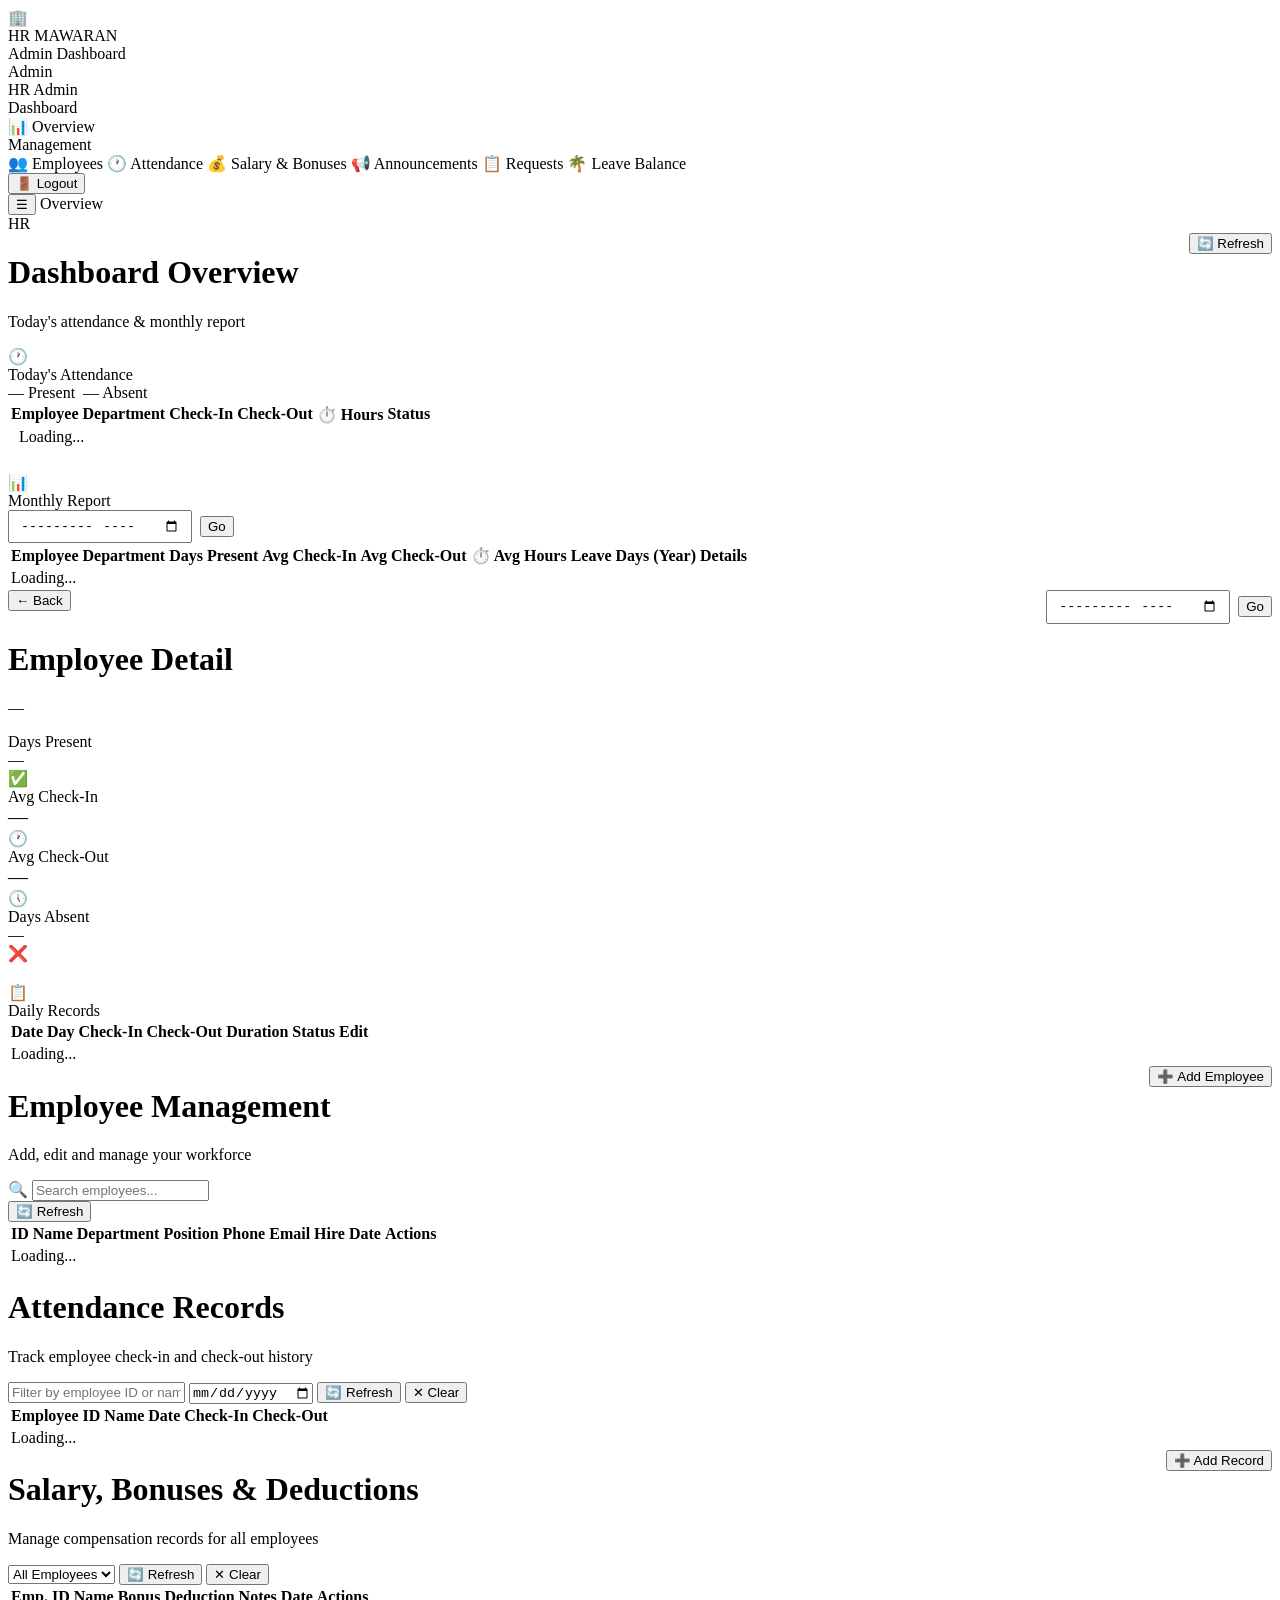
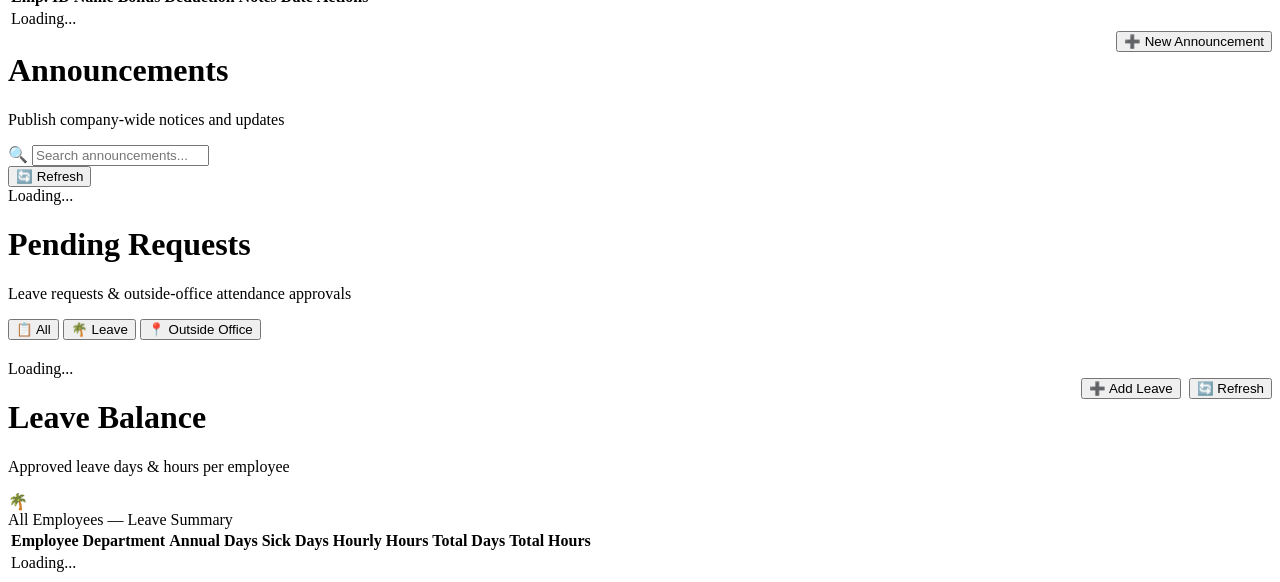
==== admin.html @ 533f41a5 "Add files via upload" ====
<!DOCTYPE html>
<html lang="en">
<head>
  <meta charset="UTF-8">
  <meta name="viewport" content="width=device-width, initial-scale=1.0">
  <title>HR MAWARAN — Admin Dashboard</title>
  <link rel="stylesheet" href="assets/style.css">
</head>
<body>
<div id="sidebarOverlay" class="sidebar-overlay"></div>

<!-- ═══════════════════════════════════════
     SIDEBAR
     ═══════════════════════════════════════ -->
<aside class="sidebar" id="sidebar">
  <div class="sidebar-header">
    <div class="sidebar-logo-icon">🏢</div>
    <div class="sidebar-logo-text">
      <div class="brand-name">HR MAWARAN</div>
      <div class="brand-sub">Admin Dashboard</div>
    </div>
  </div>

  <div class="sidebar-user">
    <div class="sidebar-user-name" id="sidebarUserName">Admin</div>
    <div class="sidebar-user-role" id="sidebarUserRole">HR Admin</div>
  </div>

  <nav class="sidebar-nav">
    <div class="nav-section-label">Dashboard</div>
    <a class="nav-item active" data-tab="tab-overview" data-load="loadReports">
      <span class="nav-icon">📊</span> Overview
    </a>

    <div class="nav-section-label">Management</div>
    <a class="nav-item" data-tab="tab-employees" data-load="loadEmployees">
      <span class="nav-icon">👥</span> Employees
    </a>
    <a class="nav-item" data-tab="tab-attendance" data-load="loadAttendance">
      <span class="nav-icon">🕐</span> Attendance
    </a>
    <a class="nav-item" data-tab="tab-salary" data-load="loadSalary">
      <span class="nav-icon">💰</span> Salary & Bonuses
    </a>
    <a class="nav-item" data-tab="tab-announcements" data-load="loadAnnouncements">
      <span class="nav-icon">📢</span> Announcements
    </a>
    <a class="nav-item" data-tab="tab-requests" data-load="loadRequests">
      <span class="nav-icon">📋</span> Requests
      <span class="badge badge-gold" id="pendingRequestsBadge" style="margin-right:auto;font-size:11px"></span>
    </a>
    <a class="nav-item" data-tab="tab-leaves" data-load="loadLeaveBalance">
      <span class="nav-icon">🌴</span> Leave Balance
    </a>
  </nav>

  <div class="sidebar-footer">
    <button class="btn btn-ghost btn-block" data-logout>🚪 Logout</button>
  </div>
</aside>

<!-- ═══════════════════════════════════════
     MAIN CONTENT
     ═══════════════════════════════════════ -->
<div class="main-content">
  <!-- Topbar -->
  <header class="topbar">
    <button class="topbar-hamburger" id="hamburger">☰</button>
    <span class="topbar-title" id="topbarTitleEl">Overview</span>
    <div class="topbar-spacer"></div>
    <span class="topbar-date" id="topbarDate"></span>
    <div class="topbar-avatar" id="topbarAvatar">HR</div>
  </header>

  <main class="page-content">

    <!-- ══════════════════════════════
         TAB: OVERVIEW / REPORTS
         ══════════════════════════════ -->
    <div class="admin-tab-content active" id="tab-overview">
      <div class="page-header" style="display:flex;justify-content:space-between;align-items:flex-start;flex-wrap:wrap;gap:12px">
        <div>
          <h1 class="page-title">Dashboard Overview</h1>
          <p class="page-subtitle" id="overviewSubtitle">Today's attendance &amp; monthly report</p>
        </div>
        <button class="btn btn-secondary btn-sm" onclick="loadOverview()">🔄 Refresh</button>
      </div>

      <!-- ── SECTION 1: Today's Attendance ── -->
      <div class="card" style="margin-bottom:24px">
        <div class="card-header">
          <div class="card-title"><div class="card-title-icon green">🕐</div>Today's Attendance</div>
          <div style="display:flex;gap:8px;align-items:center">
            <span class="badge badge-green" id="todayPresentBadge">— Present</span>
            <span class="badge badge-muted" id="todayAbsentBadge">— Absent</span>
          </div>
        </div>
        <div class="table-wrapper">
          <table>
            <thead>
              <tr>
                <th>Employee</th>
                <th>Department</th>
                <th>Check-In</th>
                <th>Check-Out</th>
                <th>⏱️ Hours</th>
                <th>Status</th>
              </tr>
            </thead>
            <tbody id="todayAttBody">
              <tr><td colspan="6" class="loading-rows"><div class="spinner spinner-sm" style="display:inline-block;vertical-align:middle;margin-right:8px"></div>Loading...</td></tr>
            </tbody>
          </table>
        </div>
      </div>

      <!-- ── SECTION 2: Monthly Summary ── -->
      <div class="card">
        <div class="card-header">
          <div class="card-title"><div class="card-title-icon blue">📊</div>Monthly Report</div>
          <div style="display:flex;gap:8px;align-items:center">
            <input type="month" class="form-control" id="reportMonth" style="width:160px;padding:6px 10px">
            <button class="btn btn-secondary btn-sm" onclick="renderMonthlyReport()">Go</button>
          </div>
        </div>
        <div class="table-wrapper">
          <table>
            <thead>
              <tr>
                <th>Employee</th>
                <th>Department</th>
                <th>Days Present</th>
                <th>Avg Check-In</th>
                <th>Avg Check-Out</th>
                <th>⏱️ Avg Hours</th>
                <th>Leave Days (Year)</th>
                <th>Details</th>
              </tr>
            </thead>
            <tbody id="monthlyReportBody">
              <tr><td colspan="8" class="loading-rows">Loading...</td></tr>
            </tbody>
          </table>
        </div>
      </div>
    </div>

    <!-- ══════════════════════════════
         TAB: EMPLOYEE DETAIL
         ══════════════════════════════ -->
    <div class="admin-tab-content" id="tab-emp-detail">
      <div class="page-header" style="display:flex;justify-content:space-between;align-items:flex-start;flex-wrap:wrap;gap:12px">
        <div>
          <button class="btn btn-ghost btn-sm" onclick="switchAdminTab('tab-overview','loadOverview','Overview')" style="margin-bottom:8px">← Back</button>
          <h1 class="page-title" id="detailEmpName">Employee Detail</h1>
          <p class="page-subtitle" id="detailEmpInfo">—</p>
        </div>
        <div style="display:flex;gap:8px;align-items:center">
          <input type="month" class="form-control" id="detailMonth" style="width:160px;padding:6px 10px">
          <button class="btn btn-secondary btn-sm" onclick="renderEmpDetail()">Go</button>
        </div>
      </div>

      <!-- Summary cards -->
      <div class="stats-grid" style="margin-bottom:20px">
        <div class="stat-card green">
          <div class="stat-info">
            <div class="stat-label">Days Present</div>
            <div class="stat-value" id="detailDaysPresent">—</div>
          </div>
          <div class="stat-icon green">✅</div>
        </div>
        <div class="stat-card blue">
          <div class="stat-info">
            <div class="stat-label">Avg Check-In</div>
            <div class="stat-value" id="detailAvgIn" style="font-size:20px">—</div>
          </div>
          <div class="stat-icon blue">🕐</div>
        </div>
        <div class="stat-card gold">
          <div class="stat-info">
            <div class="stat-label">Avg Check-Out</div>
            <div class="stat-value" id="detailAvgOut" style="font-size:20px">—</div>
          </div>
          <div class="stat-icon gold">🕔</div>
        </div>
        <div class="stat-card rose">
          <div class="stat-info">
            <div class="stat-label">Days Absent</div>
            <div class="stat-value" id="detailDaysAbsent">—</div>
          </div>
          <div class="stat-icon rose">❌</div>
        </div>
      </div>

      <div class="card">
        <div class="card-header">
          <div class="card-title"><div class="card-title-icon blue">📋</div>Daily Records</div>
        </div>
        <div class="table-wrapper">
          <table>
            <thead>
              <tr><th>Date</th><th>Day</th><th>Check-In</th><th>Check-Out</th><th>Duration</th><th>Status</th><th>Edit</th></tr>
            </thead>
            <tbody id="detailTableBody">
              <tr><td colspan="8" class="loading-rows">Loading...</td></tr>
            </tbody>
          </table>
        </div>
      </div>
    </div>

    <!-- ══════════════════════════════
         TAB: EMPLOYEES
         ══════════════════════════════ -->
    <div class="admin-tab-content" id="tab-employees">
      <div class="page-header" style="display:flex;justify-content:space-between;align-items:flex-start;flex-wrap:wrap;gap:12px">
        <div>
          <h1 class="page-title">Employee Management</h1>
          <p class="page-subtitle">Add, edit and manage your workforce</p>
        </div>
        <button class="btn btn-primary" onclick="openAddEmployee()">➕ Add Employee</button>
      </div>

      <div class="filter-bar">
        <div class="search-wrap" style="flex:1">
          <span class="search-icon">🔍</span>
          <input type="text" class="form-control search-input" id="empSearch" placeholder="Search employees...">
        </div>
        <button class="btn btn-secondary btn-sm" onclick="loadEmployees()">🔄 Refresh</button>
      </div>

      <div class="table-wrapper">
        <table>
          <thead>
            <tr>
              <th>ID</th>
              <th>Name</th>
              <th>Department</th>
              <th>Position</th>
              <th>Phone</th>
              <th>Email</th>
              <th>Hire Date</th>
              <th>Actions</th>
            </tr>
          </thead>
          <tbody id="empTableBody">
            <tr><td colspan="8" class="loading-rows">Loading...</td></tr>
          </tbody>
        </table>
      </div>
    </div>

    <!-- ══════════════════════════════
         TAB: ATTENDANCE
         ══════════════════════════════ -->
    <div class="admin-tab-content" id="tab-attendance">
      <div class="page-header">
        <h1 class="page-title">Attendance Records</h1>
        <p class="page-subtitle">Track employee check-in and check-out history</p>
      </div>

      <div class="filter-bar">
        <input type="text" class="form-control" id="attEmpFilter" placeholder="Filter by employee ID or name...">
        <input type="date"  class="form-control" id="attDateFilter">
        <button class="btn btn-secondary btn-sm" onclick="loadAttendance()">🔄 Refresh</button>
        <button class="btn btn-ghost btn-sm" onclick="document.getElementById('attEmpFilter').value='';document.getElementById('attDateFilter').value='';filterAttendance()">✕ Clear</button>
      </div>

      <div class="table-wrapper">
        <table>
          <thead>
            <tr>
              <th>Employee ID</th>
              <th>Name</th>
              <th>Date</th>
              <th>Check-In</th>
              <th>Check-Out</th>
            </tr>
          </thead>
          <tbody id="attTableBody">
            <tr><td colspan="8" class="loading-rows">Loading...</td></tr>
          </tbody>
        </table>
      </div>
    </div>

    <!-- ══════════════════════════════
         TAB: SALARY
         ══════════════════════════════ -->
    <div class="admin-tab-content" id="tab-salary">
      <div class="page-header" style="display:flex;justify-content:space-between;align-items:flex-start;flex-wrap:wrap;gap:12px">
        <div>
          <h1 class="page-title">Salary, Bonuses & Deductions</h1>
          <p class="page-subtitle">Manage compensation records for all employees</p>
        </div>
        <button class="btn btn-primary" onclick="openAddSalary()">➕ Add Record</button>
      </div>

      <div class="filter-bar">
        <select class="form-control" id="salEmpFilter">
          <option value="">All Employees</option>
        </select>
        <button class="btn btn-secondary btn-sm" onclick="loadSalary()">🔄 Refresh</button>
        <button class="btn btn-ghost btn-sm" onclick="document.getElementById('salEmpFilter').value='';filterSalary()">✕ Clear</button>
      </div>

      <div class="table-wrapper">
        <table>
          <thead>
            <tr>
              <th>Emp. ID</th>
              <th>Name</th>
              <th>Bonus</th>
              <th>Deduction</th>
              <th>Notes</th>
              <th>Date</th>
              <th>Actions</th>
            </tr>
          </thead>
          <tbody id="salTableBody">
            <tr><td colspan="7" class="loading-rows">Loading...</td></tr>
          </tbody>
        </table>
      </div>
    </div>

    <!-- ══════════════════════════════
         TAB: ANNOUNCEMENTS
         ══════════════════════════════ -->
    <div class="admin-tab-content" id="tab-announcements">
      <div class="page-header" style="display:flex;justify-content:space-between;align-items:flex-start;flex-wrap:wrap;gap:12px">
        <div>
          <h1 class="page-title">Announcements</h1>
          <p class="page-subtitle">Publish company-wide notices and updates</p>
        </div>
        <button class="btn btn-primary" onclick="openAddAnnouncement()">➕ New Announcement</button>
      </div>

      <div class="filter-bar">
        <div class="search-wrap" style="flex:1">
          <span class="search-icon">🔍</span>
          <input type="text" class="form-control search-input" id="annSearch" placeholder="Search announcements...">
        </div>
        <button class="btn btn-secondary btn-sm" onclick="loadAnnouncements()">🔄 Refresh</button>
      </div>

      <div id="annList">
        <div class="loading-rows">Loading...</div>
      </div>
    </div>

    <!-- ══════════════════════════════
         TAB: REQUESTS
         ══════════════════════════════ -->
    <div class="admin-tab-content" id="tab-requests">
      <div class="page-header">
        <h1 class="page-title">Pending Requests</h1>
        <p class="page-subtitle">Leave requests & outside-office attendance approvals</p>
      </div>

      <!-- Filter tabs -->
      <div class="role-tabs" style="margin-bottom:20px">
        <button class="role-tab active" id="reqTabAll"    onclick="filterRequestsTab('all')">📋 All</button>
        <button class="role-tab"        id="reqTabLeave"  onclick="filterRequestsTab('leave')">🌴 Leave</button>
        <button class="role-tab"        id="reqTabOutside" onclick="filterRequestsTab('outside')">📍 Outside Office</button>
      </div>

      <div id="requestsList">
        <div class="loading-rows"><div class="spinner" style="margin:0 auto 12px"></div>Loading...</div>
      </div>
    </div>

    <!-- ══════════════════════════════
         TAB: LEAVE BALANCE
         ══════════════════════════════ -->
    <div class="admin-tab-content" id="tab-leaves">
      <div class="page-header" style="display:flex;justify-content:space-between;align-items:flex-start;flex-wrap:wrap;gap:12px">
        <div>
          <h1 class="page-title">Leave Balance</h1>
          <p class="page-subtitle">Approved leave days & hours per employee</p>
        </div>
        <div style="display:flex;gap:8px">
          <button class="btn btn-primary btn-sm" onclick="openAddLeave()">➕ Add Leave</button>
          <button class="btn btn-secondary btn-sm" onclick="loadLeaveBalance()">🔄 Refresh</button>
        </div>
      </div>
      <div class="card">
        <div class="card-header">
          <div class="card-title"><div class="card-title-icon gold">🌴</div>All Employees — Leave Summary</div>
        </div>
        <div class="table-wrapper">
          <table>
            <thead>
              <tr>
                <th>Employee</th>
                <th>Department</th>
                <th>Annual Days</th>
                <th>Sick Days</th>
                <th>Hourly Hours</th>
                <th>Total Days</th>
                <th>Total Hours</th>
              </tr>
            </thead>
            <tbody id="leaveBalanceBody">
              <tr><td colspan="7" class="loading-rows">Loading...</td></tr>
            </tbody>
          </table>
        </div>
      </div>
    </div>

  </main><!-- /page-content -->
</div><!-- /main-content -->

<!-- ═══════════════════════════════════════
     MODALS
     ═══════════════════════════════════════ -->

<!-- Employee Modal -->
<div class="modal-overlay" id="empModal" style="display:none">
  <div class="modal modal-lg">
    <div class="modal-header">
      <div class="modal-title" id="empModalTitle">Add New Employee</div>
      <button class="modal-close" onclick="closeModal('empModal')">×</button>
    </div>
    <form id="empForm" onsubmit="return false">
      <div class="form-row">
        <div class="form-group">
          <label class="form-label">Employee ID *</label>
          <input type="text" class="form-control" id="empId" placeholder="e.g. EMP001" required>
        </div>
        <div class="form-group">
          <label class="form-label">Full Name *</label>
          <input type="text" class="form-control" id="empName" placeholder="Full name" required>
        </div>
      </div>
      <div class="form-row">
        <div class="form-group">
          <label class="form-label">Department *</label>
          <input type="text" class="form-control" id="empDepartment" placeholder="e.g. Engineering" required>
        </div>
        <div class="form-group">
          <label class="form-label">Position</label>
          <input type="text" class="form-control" id="empPosition" placeholder="e.g. Senior Developer">
        </div>
      </div>
      <div class="form-row">
        <div class="form-group">
          <label class="form-label">Phone</label>
          <input type="tel" class="form-control" id="empPhone" placeholder="+1 234 567 8900">
        </div>
        <div class="form-group">
          <label class="form-label">Email</label>
          <input type="email" class="form-control" id="empEmail" placeholder="email@company.com">
        </div>
      </div>
      <div class="form-row">
        <div class="form-group">
          <label class="form-label">Hire Date</label>
          <input type="date" class="form-control" id="empHireDate">
        </div>
        <div class="form-group">
          <label class="form-label">Password *</label>
          <input type="password" class="form-control" id="empPassword" placeholder="Set login password" required>
        </div>
      </div>
    </form>
    <div class="modal-footer">
      <button class="btn btn-ghost" onclick="closeModal('empModal')">Cancel</button>
      <button class="btn btn-primary" id="empSaveBtn" onclick="saveEmployee()">Save Employee</button>
    </div>
  </div>
</div>

<!-- Announcement Modal -->
<div class="modal-overlay" id="annModal" style="display:none">
  <div class="modal">
    <div class="modal-header">
      <div class="modal-title" id="annModalTitle">New Announcement</div>
      <button class="modal-close" onclick="closeModal('annModal')">×</button>
    </div>
    <form id="annForm" onsubmit="return false">
      <div class="form-group">
        <label class="form-label">Title *</label>
        <input type="text" class="form-control" id="annTitle" placeholder="Announcement title" required>
      </div>
      <div class="form-group">
        <label class="form-label">Message *</label>
        <textarea class="form-control" id="annMessage" rows="5" placeholder="Write your announcement..." required></textarea>
      </div>
      <div class="form-group">
        <label class="form-label">Date</label>
        <input type="date" class="form-control" id="annDate">
      </div>
    </form>
    <div class="modal-footer">
      <button class="btn btn-ghost" onclick="closeModal('annModal')">Cancel</button>
      <button class="btn btn-primary" id="annSaveBtn" onclick="saveAnnouncement()">Save</button>
    </div>
  </div>
</div>

<!-- Salary Modal -->
<div class="modal-overlay" id="salModal" style="display:none">
  <div class="modal">
    <div class="modal-header">
      <div class="modal-title" id="salModalTitle">Add Bonus / Deduction</div>
      <button class="modal-close" onclick="closeModal('salModal')">×</button>
    </div>
    <form id="salForm" onsubmit="return false">
      <div class="form-group">
        <label class="form-label">Employee *</label>
        <select class="form-control" id="salEmployeeId" required>
          <option value="">Select Employee</option>
        </select>
      </div>
      <div class="form-row">
        <div class="form-group">
          <label class="form-label">Bonus Amount</label>
          <input type="number" class="form-control" id="salBonus" placeholder="0.00" min="0" step="0.01" value="0">
        </div>
        <div class="form-group">
          <label class="form-label">Deduction Amount</label>
          <input type="number" class="form-control" id="salDeduction" placeholder="0.00" min="0" step="0.01" value="0">
        </div>
      </div>
      <div class="form-group">
        <label class="form-label">Notes</label>
        <textarea class="form-control" id="salNotes" rows="3" placeholder="Reason or additional notes..."></textarea>
      </div>
      <div class="form-group">
        <label class="form-label">Date</label>
        <input type="date" class="form-control" id="salDate">
      </div>
    </form>
    <div class="modal-footer">
      <button class="btn btn-ghost" onclick="closeModal('salModal')">Cancel</button>
      <button class="btn btn-primary" id="salSaveBtn" onclick="saveSalary()">Save</button>
    </div>
  </div>
</div>

<!-- Attendance Edit/Add Modal -->
<div class="modal-overlay" id="attEditModal" style="display:none">
  <div class="modal" style="max-width:380px">
    <div class="modal-header">
      <div class="modal-title" id="attEditTitle">Edit Attendance</div>
      <button class="modal-close" onclick="closeModal('attEditModal')">×</button>
    </div>
    <div style="padding:0 20px 4px">
      <div style="font-size:13px;color:var(--text-muted);margin-bottom:16px" id="attEditMeta"></div>
      <div class="form-group">
        <label class="form-label">Check-In Time</label>
        <input type="time" class="form-control" id="attEditIn" step="1">
        <div style="font-size:11px;color:var(--text-muted);margin-top:4px">اتركه فارغاً إذا لا يوجد</div>
      </div>
      <div class="form-group">
        <label class="form-label">Check-Out Time</label>
        <input type="time" class="form-control" id="attEditOut" step="1">
        <div style="font-size:11px;color:var(--text-muted);margin-top:4px">اتركه فارغاً إذا لا يوجد</div>
      </div>
    </div>
    <div class="modal-footer">
      <button class="btn btn-ghost" onclick="closeModal('attEditModal')">Cancel</button>
      <button class="btn btn-primary" id="attEditSaveBtn" onclick="saveAttEdit()">💾 Save</button>
    </div>
  </div>
</div>

<!-- Leave Detail Modal -->
<div class="modal-overlay" id="leaveDetailModal" style="display:none">
  <div class="modal modal-lg">
    <div class="modal-header">
      <div class="modal-title" id="leaveDetailTitle">Leave Records</div>
      <button class="modal-close" onclick="closeModal('leaveDetailModal')">×</button>
    </div>
    <div style="padding:0 20px 20px;overflow-x:auto" id="leaveDetailBody">
      <div class="loading-rows">Loading...</div>
    </div>
  </div>
</div>

<!-- Manual Leave Entry Modal -->
<div class="modal-overlay" id="addLeaveModal" style="display:none">
  <div class="modal" style="max-width:420px">
    <div class="modal-header">
      <div class="modal-title">🌴 Add Leave Manually</div>
      <button class="modal-close" onclick="closeModal('addLeaveModal')">×</button>
    </div>
    <div style="padding:0 20px 8px">
      <div class="form-group">
        <label class="form-label">Employee *</label>
        <select class="form-control" id="addLeaveEmpId">
          <option value="">Select Employee</option>
        </select>
      </div>
      <div class="form-group">
        <label class="form-label">Leave Type *</label>
        <select class="form-control" id="addLeaveType">
          <option value="annual">🌴 Annual Leave</option>
          <option value="sick">🏥 Sick Leave</option>
          <option value="hourly">⏰ Hourly Leave</option>
        </select>
      </div>
      <div class="form-row">
        <div class="form-group">
          <label class="form-label">From *</label>
          <input type="date" class="form-control" id="addLeaveFrom">
        </div>
        <div class="form-group">
          <label class="form-label">To</label>
          <input type="date" class="form-control" id="addLeaveTo">
        </div>
      </div>
      <div class="form-row">
        <div class="form-group">
          <label class="form-label">Days</label>
          <input type="number" class="form-control" id="addLeaveDays" min="0" step="0.5" placeholder="e.g. 2">
        </div>
        <div class="form-group">
          <label class="form-label">Hours</label>
          <input type="number" class="form-control" id="addLeaveHours" min="0" step="0.5" placeholder="e.g. 8">
        </div>
      </div>
      <div style="font-size:12px;color:var(--text-muted);margin-top:-8px;margin-bottom:12px">
        ℹ️ 8 hours = 1 day. If Days is empty, it's calculated from Hours automatically.
      </div>
      <div class="form-group">
        <label class="form-label">Notes</label>
        <textarea class="form-control" id="addLeaveNotes" rows="2" placeholder="Optional reason..."></textarea>
      </div>
    </div>
    <div class="modal-footer">
      <button class="btn btn-ghost" onclick="closeModal('addLeaveModal')">Cancel</button>
      <button class="btn btn-primary" id="addLeaveSaveBtn" onclick="saveManualLeave()">💾 Save</button>
    </div>
  </div>
</div>

<!-- Photo Lightbox -->
<div id="photoLightbox" onclick="closePhotoLightbox()" style="display:none;position:fixed;inset:0;background:rgba(0,0,0,0.9);z-index:99999;align-items:center;justify-content:center;cursor:zoom-out;padding:20px">
  <button onclick="closePhotoLightbox()" style="position:absolute;top:16px;right:16px;background:rgba(255,255,255,0.15);border:none;color:#fff;font-size:24px;width:40px;height:40px;border-radius:50%;cursor:pointer;display:flex;align-items:center;justify-content:center;line-height:1">×</button>
  <img id="lightboxImg" src="" onclick="event.stopPropagation()" style="max-width:90vw;max-height:88vh;object-fit:contain;border-radius:8px;box-shadow:0 8px 40px rgba(0,0,0,0.6)">
</div>

<style>
/* ── Request card layout ── */
.req-card .req-inner {
  display: flex;
  flex-direction: row;
  gap: 16px;
  padding: 16px;
  align-items: flex-start;
}
.req-body {
  flex: 1;
  min-width: 0;
}
.req-photo-wrap {
  flex-shrink: 0;
  width: 160px;
}
.req-photo-thumb {
  width: 100%;
  height: 130px;
  object-fit: cover;
  border-radius: 8px;
  border: 1px solid var(--border-color);
  cursor: zoom-in;
  transition: opacity 0.2s;
}
.req-photo-thumb:hover { opacity: 0.85; }

/* Mobile: photo goes below */
@media (max-width: 640px) {
  .req-card .req-inner {
    flex-direction: column;
  }
  .req-photo-wrap {
    width: 100%;
  }
  .req-photo-thumb {
    width: 100%;
    height: 200px;
  }
}
</style>

<script src="assets/script.js?v=4"></script>
<script src="assets/admin.js"></script>
<script>
/**
 * Helper to switch admin tab from quick-action buttons or external calls
 */
function switchAdminTab(tabId, loadFn, title) {
  // Update active sidebar item
  document.querySelectorAll('[data-tab]').forEach(b => b.classList.remove('active'));
  document.querySelector(`[data-tab="${tabId}"]`)?.classList.add('active');
  // Update topbar title
  document.getElementById('topbarTitleEl').textContent = title || 'Dashboard';
  // Show tab
  showAdminTab(tabId, loadFn);
}

// Update topbar title on tab switch
document.querySelectorAll('[data-tab]').forEach(btn => {
  btn.addEventListener('click', () => {
    const titles = {
      'tab-overview':      'Overview',
      'tab-employees':     'Employees',
      'tab-attendance':    'Attendance',
      'tab-salary':        'Salary & Bonuses',
      'tab-announcements': 'Announcements',
      'tab-emp-detail':    'Employee Detail',
      'tab-requests':      'Requests'
    };
    document.getElementById('topbarTitleEl').textContent = titles[btn.dataset.tab] || 'Dashboard';
  });
});
</script>
</body>
</html>
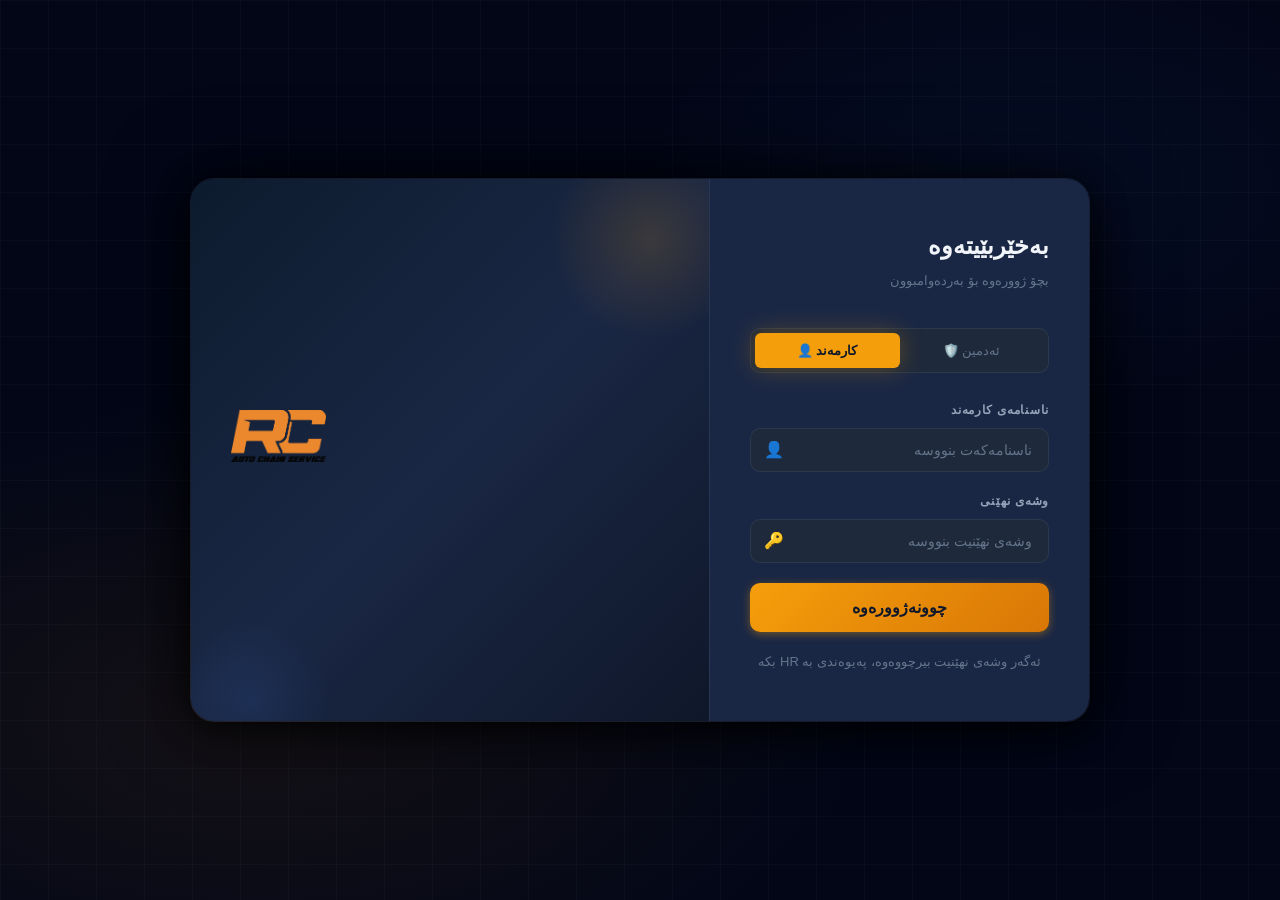
==== commit f89cbe74: "Update admin.html" ====
--- a/admin.html
+++ b/admin.html
@@ -3,7 +3,7 @@
 <head>
   <meta charset="UTF-8">
   <meta name="viewport" content="width=device-width, initial-scale=1.0">
-  <title>HR MAWARAN — Admin Dashboard</title>
+  <title>HR RC — Admin Dashboard</title>
   <link rel="stylesheet" href="assets/style.css">
 </head>
 <body>
@@ -16,7 +16,7 @@
   <div class="sidebar-header">
     <div class="sidebar-logo-icon">🏢</div>
     <div class="sidebar-logo-text">
-      <div class="brand-name">HR MAWARAN</div>
+      <div class="brand-name">HR RC</div>
       <div class="brand-sub">Admin Dashboard</div>
     </div>
   </div>
--- a/assets/style.css
+++ b/assets/style.css
@@ -0,0 +1,1364 @@
+/* =====================================================
+   HR NEXUS — Main Stylesheet
+   Professional HR Management System
+   ===================================================== */
+
+/* ── Google Fonts ── */
+@import url('https://fonts.googleapis.com/css2?family=Sora:wght@300;400;500;600;700;800&family=DM+Sans:ital,wght@0,300;0,400;0,500;0,600;1,400&display=swap');
+
+/* ── CSS Variables ── */
+:root {
+  --navy-950: #020617;
+  --navy-900: #0f172a;
+  --navy-800: #1e293b;
+  --navy-700: #334155;
+  --navy-600: #475569;
+  --navy-500: #64748b;
+  --navy-400: #94a3b8;
+  --navy-300: #cbd5e1;
+  --navy-200: #e2e8f0;
+  --navy-100: #f1f5f9;
+  --navy-50:  #f8fafc;
+
+  --gold-500: #f59e0b;
+  --gold-400: #fbbf24;
+  --gold-300: #fcd34d;
+  --gold-600: #d97706;
+  --gold-100: #fef3c7;
+  --gold-50:  #fffbeb;
+
+  --emerald-500: #10b981;
+  --emerald-400: #34d399;
+  --emerald-100: #d1fae5;
+  --emerald-600: #059669;
+
+  --rose-500: #f43f5e;
+  --rose-400: #fb7185;
+  --rose-100: #ffe4e6;
+  --rose-600: #e11d48;
+
+  --blue-500: #3b82f6;
+  --blue-400: #60a5fa;
+  --blue-100: #dbeafe;
+
+  --violet-500: #8b5cf6;
+  --violet-100: #ede9fe;
+
+  /* Semantic */
+  --bg-primary:    var(--navy-900);
+  --bg-secondary:  var(--navy-800);
+  --bg-card:       #1a2744;
+  --bg-sidebar:    #0d1b2e;
+  --border-color:  rgba(148,163,184,0.12);
+  --border-hover:  rgba(245,158,11,0.4);
+  --text-primary:  #f1f5f9;
+  --text-secondary: #94a3b8;
+  --text-muted:    #64748b;
+  --accent:        var(--gold-500);
+  --accent-glow:   rgba(245,158,11,0.25);
+  --success:       var(--emerald-500);
+  --danger:        var(--rose-500);
+  --info:          var(--blue-500);
+
+  --radius-sm:  6px;
+  --radius-md:  10px;
+  --radius-lg:  16px;
+  --radius-xl:  24px;
+  --radius-full: 9999px;
+
+  --shadow-sm:  0 1px 3px rgba(0,0,0,0.4);
+  --shadow-md:  0 4px 16px rgba(0,0,0,0.5);
+  --shadow-lg:  0 8px 32px rgba(0,0,0,0.6);
+  --shadow-gold: 0 0 24px rgba(245,158,11,0.3);
+
+  --transition: all 0.22s cubic-bezier(0.4,0,0.2,1);
+  --font-display: 'Sora', sans-serif;
+  --font-body:    'DM Sans', sans-serif;
+
+  --sidebar-width: 260px;
+  --topbar-height: 64px;
+}
+
+/* ── Reset & Base ── */
+*, *::before, *::after { box-sizing: border-box; margin: 0; padding: 0; }
+html { scroll-behavior: smooth; }
+body {
+  font-family: var(--font-body);
+  background: var(--bg-primary);
+  color: var(--text-primary);
+  min-height: 100vh;
+  font-size: 15px;
+  line-height: 1.6;
+  -webkit-font-smoothing: antialiased;
+}
+a { color: inherit; text-decoration: none; }
+button, input, select, textarea {
+  font-family: var(--font-body);
+  font-size: inherit;
+}
+img { max-width: 100%; display: block; }
+ul { list-style: none; }
+
+/* ── Scrollbar ── */
+::-webkit-scrollbar { width: 6px; height: 6px; }
+::-webkit-scrollbar-track { background: var(--navy-900); }
+::-webkit-scrollbar-thumb { background: var(--navy-600); border-radius: 3px; }
+::-webkit-scrollbar-thumb:hover { background: var(--gold-500); }
+
+/* ════════════════════════════════════
+   LOGIN PAGE
+   ════════════════════════════════════ */
+.login-page {
+  min-height: 100vh;
+  display: flex;
+  align-items: center;
+  justify-content: center;
+  position: relative;
+  overflow: hidden;
+  background: var(--navy-950);
+}
+
+.login-bg {
+  position: absolute;
+  inset: 0;
+  background:
+    radial-gradient(ellipse 80% 60% at 20% 80%, rgba(245,158,11,0.08) 0%, transparent 60%),
+    radial-gradient(ellipse 60% 50% at 80% 20%, rgba(59,130,246,0.06) 0%, transparent 50%),
+    radial-gradient(ellipse 40% 40% at 50% 50%, rgba(139,92,246,0.04) 0%, transparent 60%);
+}
+
+.login-grid {
+  position: absolute;
+  inset: 0;
+  background-image:
+    linear-gradient(rgba(148,163,184,0.04) 1px, transparent 1px),
+    linear-gradient(90deg, rgba(148,163,184,0.04) 1px, transparent 1px);
+  background-size: 48px 48px;
+}
+
+.login-container {
+  position: relative;
+  z-index: 10;
+  display: flex;
+  gap: 0;
+  width: 100%;
+  max-width: 900px;
+  min-height: 540px;
+  margin: 24px;
+  border-radius: var(--radius-xl);
+  overflow: hidden;
+  box-shadow: var(--shadow-lg), 0 0 80px rgba(0,0,0,0.8);
+  border: 1px solid var(--border-color);
+  animation: loginSlideUp 0.6s cubic-bezier(0.4,0,0.2,1) both;
+}
+
+@keyframes loginSlideUp {
+  from { opacity: 0; transform: translateY(32px); }
+  to   { opacity: 1; transform: translateY(0); }
+}
+
+.login-brand {
+  flex: 1;
+  background: linear-gradient(135deg, #0d1b2e 0%, #1a2744 50%, #0f172a 100%);
+  padding: 48px 40px;
+  display: flex;
+  flex-direction: column;
+  justify-content: center;
+  position: relative;
+  overflow: hidden;
+}
+.login-brand::before {
+  content: '';
+  position: absolute;
+  top: -40px; right: -40px;
+  width: 200px; height: 200px;
+  background: radial-gradient(circle, rgba(245,158,11,0.15) 0%, transparent 70%);
+  border-radius: 50%;
+}
+.login-brand::after {
+  content: '';
+  position: absolute;
+  bottom: -60px; left: -20px;
+  width: 160px; height: 160px;
+  background: radial-gradient(circle, rgba(59,130,246,0.1) 0%, transparent 70%);
+  border-radius: 50%;
+}
+
+.brand-logo {
+  display: flex;
+  align-items: center;
+  gap: 12px;
+  margin-bottom: 48px;
+}
+.brand-icon {
+  width: 48px; height: 48px;
+  background: linear-gradient(135deg, var(--gold-500), var(--gold-600));
+  border-radius: var(--radius-md);
+  display: flex; align-items: center; justify-content: center;
+  font-size: 24px;
+  box-shadow: var(--shadow-gold);
+}
+.brand-name {
+  font-family: var(--font-display);
+  font-size: 22px;
+  font-weight: 700;
+  color: var(--text-primary);
+}
+.brand-sub {
+  font-size: 11px;
+  color: var(--text-muted);
+  letter-spacing: 0.12em;
+  text-transform: uppercase;
+}
+
+.brand-headline {
+  font-family: var(--font-display);
+  font-size: 32px;
+  font-weight: 800;
+  line-height: 1.2;
+  color: var(--text-primary);
+  margin-bottom: 16px;
+}
+.brand-headline span { color: var(--gold-500); }
+.brand-desc {
+  color: var(--text-secondary);
+  font-size: 14px;
+  max-width: 280px;
+  line-height: 1.7;
+  margin-bottom: 40px;
+}
+.brand-features {
+  display: flex;
+  flex-direction: column;
+  gap: 10px;
+}
+.brand-feature {
+  display: flex;
+  align-items: center;
+  gap: 10px;
+  font-size: 13px;
+  color: var(--text-secondary);
+}
+.brand-feature-dot {
+  width: 6px; height: 6px;
+  background: var(--gold-500);
+  border-radius: 50%;
+  flex-shrink: 0;
+}
+
+.login-form-panel {
+  width: 380px;
+  background: var(--bg-card);
+  padding: 48px 40px;
+  display: flex;
+  flex-direction: column;
+  justify-content: center;
+  border-left: 1px solid var(--border-color);
+}
+
+.form-title {
+  font-family: var(--font-display);
+  font-size: 24px;
+  font-weight: 700;
+  margin-bottom: 6px;
+  color: var(--text-primary);
+}
+.form-subtitle {
+  font-size: 13px;
+  color: var(--text-muted);
+  margin-bottom: 36px;
+}
+
+/* Role tabs */
+.role-tabs {
+  display: flex;
+  background: var(--navy-800);
+  border-radius: var(--radius-md);
+  padding: 4px;
+  margin-bottom: 28px;
+  border: 1px solid var(--border-color);
+}
+.role-tab {
+  flex: 1;
+  padding: 9px 12px;
+  border: none;
+  background: transparent;
+  color: var(--text-muted);
+  font-size: 13px;
+  font-weight: 500;
+  border-radius: var(--radius-sm);
+  cursor: pointer;
+  transition: var(--transition);
+  font-family: var(--font-body);
+}
+.role-tab.active {
+  background: var(--gold-500);
+  color: var(--navy-900);
+  font-weight: 700;
+  box-shadow: var(--shadow-gold);
+}
+
+/* Form Groups */
+.form-group {
+  margin-bottom: 20px;
+}
+.form-label {
+  display: block;
+  font-size: 12px;
+  font-weight: 600;
+  color: var(--text-secondary);
+  letter-spacing: 0.06em;
+  text-transform: uppercase;
+  margin-bottom: 8px;
+}
+.form-control {
+  width: 100%;
+  padding: 12px 16px;
+  background: var(--navy-800);
+  border: 1px solid var(--border-color);
+  border-radius: var(--radius-md);
+  color: var(--text-primary);
+  font-size: 14px;
+  transition: var(--transition);
+  outline: none;
+}
+.form-control:focus {
+  border-color: var(--gold-500);
+  background: var(--navy-700);
+  box-shadow: 0 0 0 3px var(--accent-glow);
+}
+.form-control::placeholder { color: var(--text-muted); }
+
+.input-icon-wrap {
+  position: relative;
+}
+.input-icon-wrap .form-control {
+  padding-left: 42px;
+}
+.input-icon {
+  position: absolute;
+  left: 14px;
+  top: 50%;
+  transform: translateY(-50%);
+  color: var(--text-muted);
+  font-size: 16px;
+  pointer-events: none;
+}
+
+.error-msg {
+  display: none;
+  padding: 10px 14px;
+  background: rgba(244,63,94,0.1);
+  border: 1px solid rgba(244,63,94,0.3);
+  border-radius: var(--radius-md);
+  color: var(--rose-400);
+  font-size: 13px;
+  margin-bottom: 16px;
+}
+.error-msg.show { display: flex; align-items: center; gap: 8px; }
+
+/* ════════════════════════════════════
+   BUTTONS
+   ════════════════════════════════════ */
+.btn {
+  display: inline-flex;
+  align-items: center;
+  justify-content: center;
+  gap: 8px;
+  padding: 11px 20px;
+  border: none;
+  border-radius: var(--radius-md);
+  font-family: var(--font-body);
+  font-size: 14px;
+  font-weight: 600;
+  cursor: pointer;
+  transition: var(--transition);
+  white-space: nowrap;
+  position: relative;
+  overflow: hidden;
+}
+.btn::after {
+  content: '';
+  position: absolute;
+  inset: 0;
+  background: rgba(255,255,255,0);
+  transition: background 0.15s;
+}
+.btn:hover::after { background: rgba(255,255,255,0.07); }
+.btn:active { transform: scale(0.97); }
+.btn:disabled { opacity: 0.5; cursor: not-allowed; }
+
+.btn-primary {
+  background: linear-gradient(135deg, var(--gold-500), var(--gold-600));
+  color: var(--navy-900);
+  box-shadow: 0 2px 8px rgba(245,158,11,0.4);
+  font-weight: 700;
+}
+.btn-primary:hover {
+  box-shadow: 0 4px 16px rgba(245,158,11,0.5);
+  transform: translateY(-1px);
+}
+
+.btn-secondary {
+  background: var(--navy-700);
+  color: var(--text-primary);
+  border: 1px solid var(--border-color);
+}
+.btn-secondary:hover { background: var(--navy-600); border-color: var(--gold-500); }
+
+.btn-success {
+  background: linear-gradient(135deg, var(--emerald-500), var(--emerald-600));
+  color: #fff;
+  box-shadow: 0 2px 8px rgba(16,185,129,0.3);
+}
+.btn-danger {
+  background: linear-gradient(135deg, var(--rose-500), var(--rose-600));
+  color: #fff;
+  box-shadow: 0 2px 8px rgba(244,63,94,0.3);
+}
+.btn-info {
+  background: linear-gradient(135deg, var(--blue-500), #2563eb);
+  color: #fff;
+  box-shadow: 0 2px 8px rgba(59,130,246,0.3);
+}
+.btn-ghost {
+  background: transparent;
+  color: var(--text-secondary);
+  border: 1px solid var(--border-color);
+}
+.btn-ghost:hover { color: var(--text-primary); border-color: var(--text-secondary); }
+
+.btn-sm { padding: 7px 14px; font-size: 13px; }
+.btn-lg { padding: 14px 28px; font-size: 16px; }
+.btn-block { width: 100%; }
+.btn-icon { padding: 8px; border-radius: var(--radius-sm); }
+
+/* ════════════════════════════════════
+   APP LAYOUT (Sidebar + Main)
+   ════════════════════════════════════ */
+.app-wrapper {
+  display: flex;
+  min-height: 100vh;
+}
+
+/* ── Sidebar ── */
+.sidebar {
+  width: var(--sidebar-width);
+  background: var(--bg-sidebar);
+  border-right: 1px solid var(--border-color);
+  display: flex;
+  flex-direction: column;
+  position: fixed;
+  top: 0; left: 0;
+  height: 100vh;
+  z-index: 100;
+  transition: transform 0.3s cubic-bezier(0.4,0,0.2,1);
+  overflow-y: auto;
+  overflow-x: hidden;
+}
+.sidebar-header {
+  padding: 24px 20px 20px;
+  border-bottom: 1px solid var(--border-color);
+  display: flex;
+  align-items: center;
+  gap: 12px;
+}
+.sidebar-logo-icon {
+  width: 40px; height: 40px;
+  background: linear-gradient(135deg, var(--gold-500), var(--gold-600));
+  border-radius: var(--radius-md);
+  display: flex; align-items: center; justify-content: center;
+  font-size: 20px;
+  flex-shrink: 0;
+  box-shadow: var(--shadow-gold);
+}
+.sidebar-logo-text .brand-name { font-size: 16px; margin: 0; }
+.sidebar-logo-text .brand-sub { font-size: 10px; }
+
+.sidebar-user {
+  padding: 16px 20px;
+  border-bottom: 1px solid var(--border-color);
+  margin-bottom: 8px;
+}
+.sidebar-user-name {
+  font-size: 13px;
+  font-weight: 600;
+  color: var(--text-primary);
+  white-space: nowrap;
+  overflow: hidden;
+  text-overflow: ellipsis;
+}
+.sidebar-user-role {
+  font-size: 11px;
+  color: var(--gold-500);
+  text-transform: uppercase;
+  letter-spacing: 0.08em;
+  margin-top: 2px;
+}
+
+.sidebar-nav { flex: 1; padding: 8px 12px; }
+.nav-section-label {
+  font-size: 10px;
+  font-weight: 700;
+  text-transform: uppercase;
+  letter-spacing: 0.12em;
+  color: var(--text-muted);
+  padding: 12px 8px 6px;
+}
+.nav-item {
+  display: flex;
+  align-items: center;
+  gap: 10px;
+  padding: 10px 12px;
+  border-radius: var(--radius-md);
+  color: var(--text-secondary);
+  font-size: 14px;
+  font-weight: 500;
+  cursor: pointer;
+  transition: var(--transition);
+  margin-bottom: 2px;
+  position: relative;
+}
+.nav-item:hover {
+  background: rgba(148,163,184,0.08);
+  color: var(--text-primary);
+}
+.nav-item.active {
+  background: rgba(245,158,11,0.12);
+  color: var(--gold-500);
+  font-weight: 600;
+}
+.nav-item.active::before {
+  content: '';
+  position: absolute;
+  left: 0; top: 25%; bottom: 25%;
+  width: 3px;
+  background: var(--gold-500);
+  border-radius: 2px;
+}
+.nav-icon { font-size: 18px; flex-shrink: 0; width: 20px; text-align: center; }
+.nav-badge {
+  margin-left: auto;
+  background: var(--gold-500);
+  color: var(--navy-900);
+  font-size: 10px;
+  font-weight: 700;
+  padding: 2px 7px;
+  border-radius: var(--radius-full);
+}
+
+.sidebar-footer {
+  padding: 16px 12px;
+  border-top: 1px solid var(--border-color);
+}
+
+/* ── Main Content ── */
+.main-content {
+  flex: 1;
+  margin-left: var(--sidebar-width);
+  display: flex;
+  flex-direction: column;
+  min-height: 100vh;
+}
+
+/* ── Topbar ── */
+.topbar {
+  height: var(--topbar-height);
+  background: var(--bg-secondary);
+  border-bottom: 1px solid var(--border-color);
+  display: flex;
+  align-items: center;
+  padding: 0 28px;
+  gap: 16px;
+  position: sticky;
+  top: 0;
+  z-index: 50;
+}
+.topbar-hamburger {
+  display: none;
+  background: none;
+  border: none;
+  color: var(--text-secondary);
+  font-size: 22px;
+  cursor: pointer;
+  padding: 4px;
+}
+.topbar-title {
+  font-family: var(--font-display);
+  font-size: 18px;
+  font-weight: 700;
+  color: var(--text-primary);
+}
+.topbar-spacer { flex: 1; }
+.topbar-date {
+  font-size: 13px;
+  color: var(--text-muted);
+}
+.topbar-avatar {
+  width: 36px; height: 36px;
+  background: linear-gradient(135deg, var(--gold-500), var(--gold-600));
+  border-radius: 50%;
+  display: flex; align-items: center; justify-content: center;
+  font-size: 14px;
+  font-weight: 700;
+  color: var(--navy-900);
+  cursor: pointer;
+  flex-shrink: 0;
+}
+
+/* ── Page Content ── */
+.page-content {
+  flex: 1;
+  padding: 28px;
+  animation: pageIn 0.3s ease both;
+}
+@keyframes pageIn {
+  from { opacity: 0; transform: translateY(12px); }
+  to   { opacity: 1; transform: translateY(0); }
+}
+
+.page-header {
+  margin-bottom: 28px;
+}
+.page-title {
+  font-family: var(--font-display);
+  font-size: 26px;
+  font-weight: 800;
+  color: var(--text-primary);
+  margin-bottom: 4px;
+}
+.page-subtitle {
+  font-size: 14px;
+  color: var(--text-muted);
+}
+
+/* ════════════════════════════════════
+   CARDS
+   ════════════════════════════════════ */
+.card {
+  background: var(--bg-card);
+  border: 1px solid var(--border-color);
+  border-radius: var(--radius-lg);
+  padding: 24px;
+  transition: var(--transition);
+}
+.card:hover {
+  border-color: rgba(245,158,11,0.2);
+  box-shadow: 0 4px 20px rgba(0,0,0,0.3);
+}
+.card-header {
+  display: flex;
+  align-items: center;
+  justify-content: space-between;
+  margin-bottom: 20px;
+  gap: 12px;
+}
+.card-title {
+  font-family: var(--font-display);
+  font-size: 15px;
+  font-weight: 700;
+  color: var(--text-primary);
+  display: flex;
+  align-items: center;
+  gap: 8px;
+}
+.card-title-icon {
+  width: 32px; height: 32px;
+  border-radius: var(--radius-sm);
+  display: flex; align-items: center; justify-content: center;
+  font-size: 16px;
+}
+.card-title-icon.gold  { background: rgba(245,158,11,0.15); color: var(--gold-500); }
+.card-title-icon.green { background: rgba(16,185,129,0.15); color: var(--emerald-500); }
+.card-title-icon.blue  { background: rgba(59,130,246,0.15); color: var(--blue-500); }
+.card-title-icon.rose  { background: rgba(244,63,94,0.15);  color: var(--rose-500); }
+.card-title-icon.violet{ background: rgba(139,92,246,0.15); color: var(--violet-500); }
+
+/* ── Stat Cards ── */
+.stats-grid {
+  display: grid;
+  grid-template-columns: repeat(auto-fit, minmax(200px, 1fr));
+  gap: 16px;
+  margin-bottom: 28px;
+}
+.stat-card {
+  background: var(--bg-card);
+  border: 1px solid var(--border-color);
+  border-radius: var(--radius-lg);
+  padding: 20px 22px;
+  display: flex;
+  align-items: flex-start;
+  justify-content: space-between;
+  transition: var(--transition);
+  position: relative;
+  overflow: hidden;
+}
+.stat-card::before {
+  content: '';
+  position: absolute;
+  top: 0; left: 0; right: 0;
+  height: 2px;
+}
+.stat-card.gold::before   { background: var(--gold-500); }
+.stat-card.green::before  { background: var(--emerald-500); }
+.stat-card.blue::before   { background: var(--blue-500); }
+.stat-card.rose::before   { background: var(--rose-500); }
+.stat-card.violet::before { background: var(--violet-500); }
+
+.stat-card:hover {
+  transform: translateY(-2px);
+  box-shadow: var(--shadow-md);
+  border-color: rgba(245,158,11,0.2);
+}
+.stat-info { flex: 1; }
+.stat-label {
+  font-size: 12px;
+  font-weight: 600;
+  text-transform: uppercase;
+  letter-spacing: 0.08em;
+  color: var(--text-muted);
+  margin-bottom: 8px;
+}
+.stat-value {
+  font-family: var(--font-display);
+  font-size: 28px;
+  font-weight: 800;
+  color: var(--text-primary);
+  line-height: 1;
+}
+.stat-sub {
+  font-size: 12px;
+  color: var(--text-muted);
+  margin-top: 4px;
+}
+.stat-icon {
+  width: 44px; height: 44px;
+  border-radius: var(--radius-md);
+  display: flex; align-items: center; justify-content: center;
+  font-size: 22px;
+}
+.stat-icon.gold   { background: rgba(245,158,11,0.15);  color: var(--gold-500); }
+.stat-icon.green  { background: rgba(16,185,129,0.15);  color: var(--emerald-500); }
+.stat-icon.blue   { background: rgba(59,130,246,0.15);  color: var(--blue-500); }
+.stat-icon.rose   { background: rgba(244,63,94,0.15);   color: var(--rose-500); }
+.stat-icon.violet { background: rgba(139,92,246,0.15);  color: var(--violet-500); }
+
+/* ════════════════════════════════════
+   TABLES
+   ════════════════════════════════════ */
+.table-wrapper {
+  overflow-x: auto;
+  border-radius: var(--radius-lg);
+  border: 1px solid var(--border-color);
+}
+table {
+  width: 100%;
+  border-collapse: collapse;
+  font-size: 14px;
+}
+thead th {
+  background: var(--navy-800);
+  color: var(--text-muted);
+  font-size: 11px;
+  font-weight: 700;
+  text-transform: uppercase;
+  letter-spacing: 0.1em;
+  padding: 12px 16px;
+  text-align: left;
+  border-bottom: 1px solid var(--border-color);
+  white-space: nowrap;
+}
+tbody tr {
+  border-bottom: 1px solid rgba(148,163,184,0.07);
+  transition: background 0.15s;
+}
+tbody tr:last-child { border-bottom: none; }
+tbody tr:hover { background: rgba(148,163,184,0.04); }
+tbody td {
+  padding: 13px 16px;
+  color: var(--text-secondary);
+  vertical-align: middle;
+}
+tbody td.bold { color: var(--text-primary); font-weight: 600; }
+
+/* ── Badges ── */
+.badge {
+  display: inline-flex;
+  align-items: center;
+  gap: 5px;
+  padding: 3px 10px;
+  border-radius: var(--radius-full);
+  font-size: 11px;
+  font-weight: 700;
+  text-transform: uppercase;
+  letter-spacing: 0.06em;
+}
+.badge-gold    { background: rgba(245,158,11,0.15);  color: var(--gold-400); }
+.badge-green   { background: rgba(16,185,129,0.15);  color: var(--emerald-400); }
+.badge-blue    { background: rgba(59,130,246,0.15);  color: var(--blue-400); }
+.badge-rose    { background: rgba(244,63,94,0.15);   color: var(--rose-400); }
+.badge-violet  { background: rgba(139,92,246,0.15);  color: var(--violet-500); }
+.badge-muted   { background: rgba(148,163,184,0.1);  color: var(--text-muted); }
+
+/* ════════════════════════════════════
+   PROFILE PAGE
+   ════════════════════════════════════ */
+.profile-hero {
+  background: linear-gradient(135deg, var(--bg-card), #1a2744);
+  border: 1px solid var(--border-color);
+  border-radius: var(--radius-xl);
+  padding: 32px;
+  display: flex;
+  align-items: center;
+  gap: 28px;
+  margin-bottom: 24px;
+  position: relative;
+  overflow: hidden;
+}
+.profile-hero::before {
+  content: '';
+  position: absolute;
+  top: -60px; right: -60px;
+  width: 240px; height: 240px;
+  background: radial-gradient(circle, rgba(245,158,11,0.08) 0%, transparent 70%);
+  border-radius: 50%;
+}
+.profile-avatar {
+  width: 88px; height: 88px;
+  background: linear-gradient(135deg, var(--gold-500), var(--gold-600));
+  border-radius: 50%;
+  display: flex; align-items: center; justify-content: center;
+  font-family: var(--font-display);
+  font-size: 32px;
+  font-weight: 800;
+  color: var(--navy-900);
+  flex-shrink: 0;
+  border: 3px solid rgba(245,158,11,0.3);
+  box-shadow: 0 0 32px rgba(245,158,11,0.2);
+}
+.profile-info .profile-name {
+  font-family: var(--font-display);
+  font-size: 24px;
+  font-weight: 800;
+  color: var(--text-primary);
+  margin-bottom: 4px;
+}
+.profile-info .profile-pos {
+  font-size: 14px;
+  color: var(--gold-500);
+  font-weight: 600;
+  margin-bottom: 12px;
+}
+.profile-tags { display: flex; gap: 8px; flex-wrap: wrap; }
+
+.profile-grid {
+  display: grid;
+  grid-template-columns: repeat(auto-fit, minmax(280px, 1fr));
+  gap: 16px;
+}
+.profile-field {
+  display: flex;
+  align-items: flex-start;
+  gap: 14px;
+  padding: 16px;
+  background: var(--navy-800);
+  border-radius: var(--radius-md);
+  border: 1px solid var(--border-color);
+}
+.field-icon {
+  width: 36px; height: 36px;
+  background: rgba(245,158,11,0.1);
+  border-radius: var(--radius-sm);
+  display: flex; align-items: center; justify-content: center;
+  font-size: 16px;
+  color: var(--gold-500);
+  flex-shrink: 0;
+}
+.field-label {
+  font-size: 11px;
+  text-transform: uppercase;
+  letter-spacing: 0.08em;
+  color: var(--text-muted);
+  font-weight: 700;
+  margin-bottom: 3px;
+}
+.field-value {
+  font-size: 14px;
+  font-weight: 600;
+  color: var(--text-primary);
+}
+
+/* ════════════════════════════════════
+   ATTENDANCE PAGE
+   ════════════════════════════════════ */
+.attendance-clock {
+  background: linear-gradient(135deg, #0d1b2e, #1a2744);
+  border: 1px solid var(--border-color);
+  border-radius: var(--radius-xl);
+  padding: 40px;
+  text-align: center;
+  margin-bottom: 24px;
+  position: relative;
+  overflow: hidden;
+}
+.attendance-clock::before {
+  content: '';
+  position: absolute;
+  inset: 0;
+  background: radial-gradient(circle at 50% 0%, rgba(245,158,11,0.06) 0%, transparent 60%);
+}
+.clock-display {
+  font-family: var(--font-display);
+  font-size: 64px;
+  font-weight: 800;
+  color: var(--text-primary);
+  letter-spacing: -2px;
+  margin-bottom: 4px;
+  position: relative;
+}
+.clock-date {
+  font-size: 15px;
+  color: var(--text-muted);
+  margin-bottom: 28px;
+  position: relative;
+}
+.attendance-actions {
+  display: flex;
+  gap: 16px;
+  justify-content: center;
+  flex-wrap: wrap;
+  position: relative;
+}
+.clock-btn {
+  padding: 14px 36px;
+  font-size: 15px;
+  font-weight: 700;
+  border-radius: var(--radius-full);
+  min-width: 160px;
+}
+.status-indicator {
+  display: inline-flex;
+  align-items: center;
+  gap: 8px;
+  padding: 8px 16px;
+  background: var(--navy-800);
+  border-radius: var(--radius-full);
+  font-size: 13px;
+  color: var(--text-secondary);
+  margin-top: 20px;
+  border: 1px solid var(--border-color);
+  position: relative;
+}
+.status-dot {
+  width: 8px; height: 8px;
+  border-radius: 50%;
+  background: var(--text-muted);
+}
+.status-dot.checked-in {
+  background: var(--emerald-500);
+  box-shadow: 0 0 8px var(--emerald-500);
+  animation: pulse 2s infinite;
+}
+@keyframes pulse {
+  0%, 100% { opacity: 1; transform: scale(1); }
+  50%       { opacity: 0.6; transform: scale(1.2); }
+}
+
+/* ════════════════════════════════════
+   ANNOUNCEMENTS
+   ════════════════════════════════════ */
+.announcement-card {
+  background: var(--bg-card);
+  border: 1px solid var(--border-color);
+  border-radius: var(--radius-lg);
+  padding: 22px 24px;
+  margin-bottom: 14px;
+  position: relative;
+  overflow: hidden;
+  transition: var(--transition);
+  border-left: 3px solid var(--gold-500);
+}
+.announcement-card:hover {
+  border-color: var(--gold-500);
+  box-shadow: var(--shadow-md);
+  transform: translateX(3px);
+}
+.announcement-title {
+  font-family: var(--font-display);
+  font-size: 16px;
+  font-weight: 700;
+  color: var(--text-primary);
+  margin-bottom: 8px;
+}
+.announcement-body {
+  font-size: 14px;
+  color: var(--text-secondary);
+  line-height: 1.7;
+  margin-bottom: 12px;
+}
+.announcement-meta {
+  font-size: 12px;
+  color: var(--text-muted);
+  display: flex;
+  align-items: center;
+  gap: 6px;
+}
+
+/* ════════════════════════════════════
+   SALARY
+   ════════════════════════════════════ */
+.salary-summary {
+  display: grid;
+  grid-template-columns: repeat(auto-fit, minmax(220px, 1fr));
+  gap: 16px;
+  margin-bottom: 24px;
+}
+.salary-card {
+  background: var(--bg-card);
+  border: 1px solid var(--border-color);
+  border-radius: var(--radius-lg);
+  padding: 22px;
+  text-align: center;
+}
+.salary-amount {
+  font-family: var(--font-display);
+  font-size: 30px;
+  font-weight: 800;
+  margin-bottom: 6px;
+}
+.salary-amount.positive { color: var(--emerald-400); }
+.salary-amount.negative { color: var(--rose-400); }
+.salary-amount.neutral  { color: var(--gold-400); }
+.salary-label {
+  font-size: 12px;
+  font-weight: 600;
+  text-transform: uppercase;
+  letter-spacing: 0.08em;
+  color: var(--text-muted);
+}
+
+/* ════════════════════════════════════
+   MODAL
+   ════════════════════════════════════ */
+.modal-overlay {
+  position: fixed;
+  inset: 0;
+  background: rgba(2,6,23,0.85);
+  backdrop-filter: blur(4px);
+  z-index: 1000;
+  display: flex;
+  align-items: center;
+  justify-content: center;
+  padding: 20px;
+  animation: fadeIn 0.2s ease;
+}
+@keyframes fadeIn { from { opacity: 0; } to { opacity: 1; } }
+
+.modal {
+  background: var(--bg-card);
+  border: 1px solid var(--border-color);
+  border-radius: var(--radius-xl);
+  padding: 32px;
+  width: 100%;
+  max-width: 520px;
+  max-height: 90vh;
+  overflow-y: auto;
+  box-shadow: var(--shadow-lg);
+  animation: modalIn 0.3s cubic-bezier(0.34,1.56,0.64,1);
+}
+.modal-lg { max-width: 700px; }
+
+@keyframes modalIn {
+  from { opacity: 0; transform: scale(0.92) translateY(12px); }
+  to   { opacity: 1; transform: scale(1) translateY(0); }
+}
+.modal-header {
+  display: flex;
+  align-items: center;
+  justify-content: space-between;
+  margin-bottom: 24px;
+}
+.modal-title {
+  font-family: var(--font-display);
+  font-size: 18px;
+  font-weight: 800;
+  color: var(--text-primary);
+}
+.modal-close {
+  width: 32px; height: 32px;
+  background: var(--navy-700);
+  border: 1px solid var(--border-color);
+  border-radius: var(--radius-sm);
+  color: var(--text-muted);
+  font-size: 18px;
+  cursor: pointer;
+  display: flex; align-items: center; justify-content: center;
+  transition: var(--transition);
+}
+.modal-close:hover { color: var(--rose-400); border-color: var(--rose-400); }
+.modal-footer {
+  display: flex;
+  justify-content: flex-end;
+  gap: 10px;
+  margin-top: 24px;
+  padding-top: 20px;
+  border-top: 1px solid var(--border-color);
+}
+
+/* ════════════════════════════════════
+   FORMS (shared)
+   ════════════════════════════════════ */
+.form-row {
+  display: grid;
+  grid-template-columns: 1fr 1fr;
+  gap: 16px;
+}
+.form-row-3 {
+  display: grid;
+  grid-template-columns: 1fr 1fr 1fr;
+  gap: 16px;
+}
+select.form-control {
+  cursor: pointer;
+  background-image: url("data:image/svg+xml,%3Csvg xmlns='http://www.w3.org/2000/svg' width='12' height='8' fill='none'%3E%3Cpath d='M1 1l5 5 5-5' stroke='%2394a3b8' stroke-width='2' stroke-linecap='round'/%3E%3C/svg%3E");
+  background-repeat: no-repeat;
+  background-position: right 14px center;
+  appearance: none;
+  padding-right: 36px;
+}
+textarea.form-control { resize: vertical; min-height: 90px; }
+
+/* Filter bar */
+.filter-bar {
+  display: flex;
+  gap: 10px;
+  flex-wrap: wrap;
+  align-items: center;
+  margin-bottom: 18px;
+}
+.filter-bar .form-control {
+  flex: 1;
+  min-width: 140px;
+  max-width: 200px;
+}
+.search-input {
+  flex: 1 !important;
+  max-width: 300px !important;
+  padding-left: 38px !important;
+}
+.search-wrap { position: relative; display: flex; align-items: center; }
+.search-icon {
+  position: absolute;
+  left: 12px;
+  color: var(--text-muted);
+  font-size: 15px;
+  pointer-events: none;
+}
+
+/* ════════════════════════════════════
+   LOADING
+   ════════════════════════════════════ */
+.loading-overlay {
+  position: fixed;
+  inset: 0;
+  background: rgba(2,6,23,0.9);
+  display: flex;
+  flex-direction: column;
+  align-items: center;
+  justify-content: center;
+  z-index: 9999;
+}
+.spinner {
+  width: 44px; height: 44px;
+  border: 3px solid rgba(245,158,11,0.2);
+  border-top-color: var(--gold-500);
+  border-radius: 50%;
+  animation: spin 0.7s linear infinite;
+  margin-bottom: 12px;
+}
+.spinner-sm {
+  width: 18px; height: 18px;
+  border-width: 2px;
+  display: inline-block;
+}
+@keyframes spin { to { transform: rotate(360deg); } }
+.loading-text {
+  font-size: 13px;
+  color: var(--text-muted);
+  font-weight: 500;
+}
+
+/* inline loader inside table/cards */
+.loading-rows {
+  text-align: center;
+  padding: 40px;
+  color: var(--text-muted);
+  font-size: 14px;
+}
+
+/* ════════════════════════════════════
+   TOAST NOTIFICATIONS
+   ════════════════════════════════════ */
+.toast-container {
+  position: fixed;
+  top: 20px; right: 20px;
+  z-index: 10000;
+  display: flex;
+  flex-direction: column;
+  gap: 8px;
+  max-width: 340px;
+}
+.toast {
+  display: flex;
+  align-items: flex-start;
+  gap: 12px;
+  padding: 14px 16px;
+  background: var(--bg-card);
+  border: 1px solid var(--border-color);
+  border-radius: var(--radius-md);
+  box-shadow: var(--shadow-lg);
+  animation: toastIn 0.3s cubic-bezier(0.34,1.56,0.64,1);
+  border-left: 3px solid;
+}
+.toast.success { border-left-color: var(--emerald-500); }
+.toast.error   { border-left-color: var(--rose-500); }
+.toast.info    { border-left-color: var(--blue-500); }
+.toast.warning { border-left-color: var(--gold-500); }
+@keyframes toastIn {
+  from { opacity: 0; transform: translateX(20px) scale(0.95); }
+  to   { opacity: 1; transform: translateX(0) scale(1); }
+}
+.toast-icon { font-size: 18px; flex-shrink: 0; }
+.toast.success .toast-icon { color: var(--emerald-400); }
+.toast.error   .toast-icon { color: var(--rose-400); }
+.toast.info    .toast-icon { color: var(--blue-400); }
+.toast.warning .toast-icon { color: var(--gold-400); }
+.toast-title { font-size: 13px; font-weight: 700; color: var(--text-primary); margin-bottom: 2px; }
+.toast-body  { font-size: 12px; color: var(--text-muted); }
+.toast-dismiss {
+  margin-left: auto;
+  background: none;
+  border: none;
+  color: var(--text-muted);
+  cursor: pointer;
+  font-size: 16px;
+  padding: 0;
+  line-height: 1;
+  flex-shrink: 0;
+}
+
+/* ════════════════════════════════════
+   EMPTY STATE
+   ════════════════════════════════════ */
+.empty-state {
+  text-align: center;
+  padding: 60px 20px;
+  color: var(--text-muted);
+}
+.empty-icon { font-size: 48px; margin-bottom: 12px; opacity: 0.4; }
+.empty-title { font-size: 16px; font-weight: 600; color: var(--text-secondary); margin-bottom: 6px; }
+.empty-desc { font-size: 13px; }
+
+/* ════════════════════════════════════
+   ADMIN — SIDEBAR TABS
+   ════════════════════════════════════ */
+.admin-tab-content { display: none; }
+.admin-tab-content.active { display: block; animation: pageIn 0.25s ease both; }
+
+/* ════════════════════════════════════
+   MOBILE / RESPONSIVE
+   ════════════════════════════════════ */
+.sidebar-overlay {
+  display: none;
+  position: fixed;
+  inset: 0;
+  background: rgba(0,0,0,0.6);
+  z-index: 99;
+}
+
+@media (max-width: 1024px) {
+  .form-row-3 { grid-template-columns: 1fr 1fr; }
+}
+
+@media (max-width: 768px) {
+  :root { --sidebar-width: 260px; }
+
+  .sidebar {
+    transform: translateX(-100%);
+  }
+  .sidebar.open {
+    transform: translateX(0);
+    box-shadow: var(--shadow-lg);
+  }
+  .sidebar-overlay.show { display: block; }
+
+  .main-content { margin-left: 0; }
+  .topbar-hamburger { display: flex; }
+
+  .page-content { padding: 16px; }
+  .topbar { padding: 0 16px; }
+
+  .login-container { flex-direction: column; max-width: 420px; min-height: auto; }
+  .login-brand { padding: 32px 28px; }
+  .brand-headline { font-size: 24px; }
+  .login-form-panel { width: 100%; padding: 32px 28px; }
+
+  .form-row   { grid-template-columns: 1fr; }
+  .form-row-3 { grid-template-columns: 1fr; }
+
+  .stats-grid { grid-template-columns: 1fr 1fr; }
+  .salary-summary { grid-template-columns: 1fr; }
+
+  .attendance-clock { padding: 28px 20px; }
+  .clock-display { font-size: 44px; }
+
+  .profile-hero { flex-direction: column; text-align: center; }
+  .profile-tags { justify-content: center; }
+
+  .filter-bar { flex-direction: column; align-items: stretch; }
+  .filter-bar .form-control, .search-input { max-width: 100%; }
+
+  .modal { padding: 24px 20px; margin: 12px; }
+}
+
+@media (max-width: 480px) {
+  .stats-grid { grid-template-columns: 1fr; }
+  .clock-display { font-size: 36px; }
+  .attendance-actions { flex-direction: column; align-items: center; }
+  .clock-btn { width: 100%; }
+  table { font-size: 13px; }
+  thead th, tbody td { padding: 10px 12px; }
+}
+
+/* ════════════════════════════════════
+   UTILITY CLASSES
+   ════════════════════════════════════ */
+.text-gold    { color: var(--gold-400); }
+.text-green   { color: var(--emerald-400); }
+.text-red     { color: var(--rose-400); }
+.text-blue    { color: var(--blue-400); }
+.text-muted   { color: var(--text-muted); }
+.text-sm      { font-size: 13px; }
+.text-xs      { font-size: 11px; }
+.font-bold    { font-weight: 700; }
+.font-display { font-family: var(--font-display); }
+.flex         { display: flex; }
+.flex-col     { flex-direction: column; }
+.items-center { align-items: center; }
+.justify-between { justify-content: space-between; }
+.gap-8  { gap: 8px; }
+.gap-12 { gap: 12px; }
+.gap-16 { gap: 16px; }
+.mb-0  { margin-bottom: 0; }
+.mb-16 { margin-bottom: 16px; }
+.mb-24 { margin-bottom: 24px; }
+.mt-12 { margin-top: 12px; }
+.mt-16 { margin-top: 16px; }
+.w-full { width: 100%; }
+.hidden { display: none !important; }
+.truncate { overflow: hidden; white-space: nowrap; text-overflow: ellipsis; }
+.divider {
+  border: none;
+  border-top: 1px solid var(--border-color);
+  margin: 20px 0;
+}
